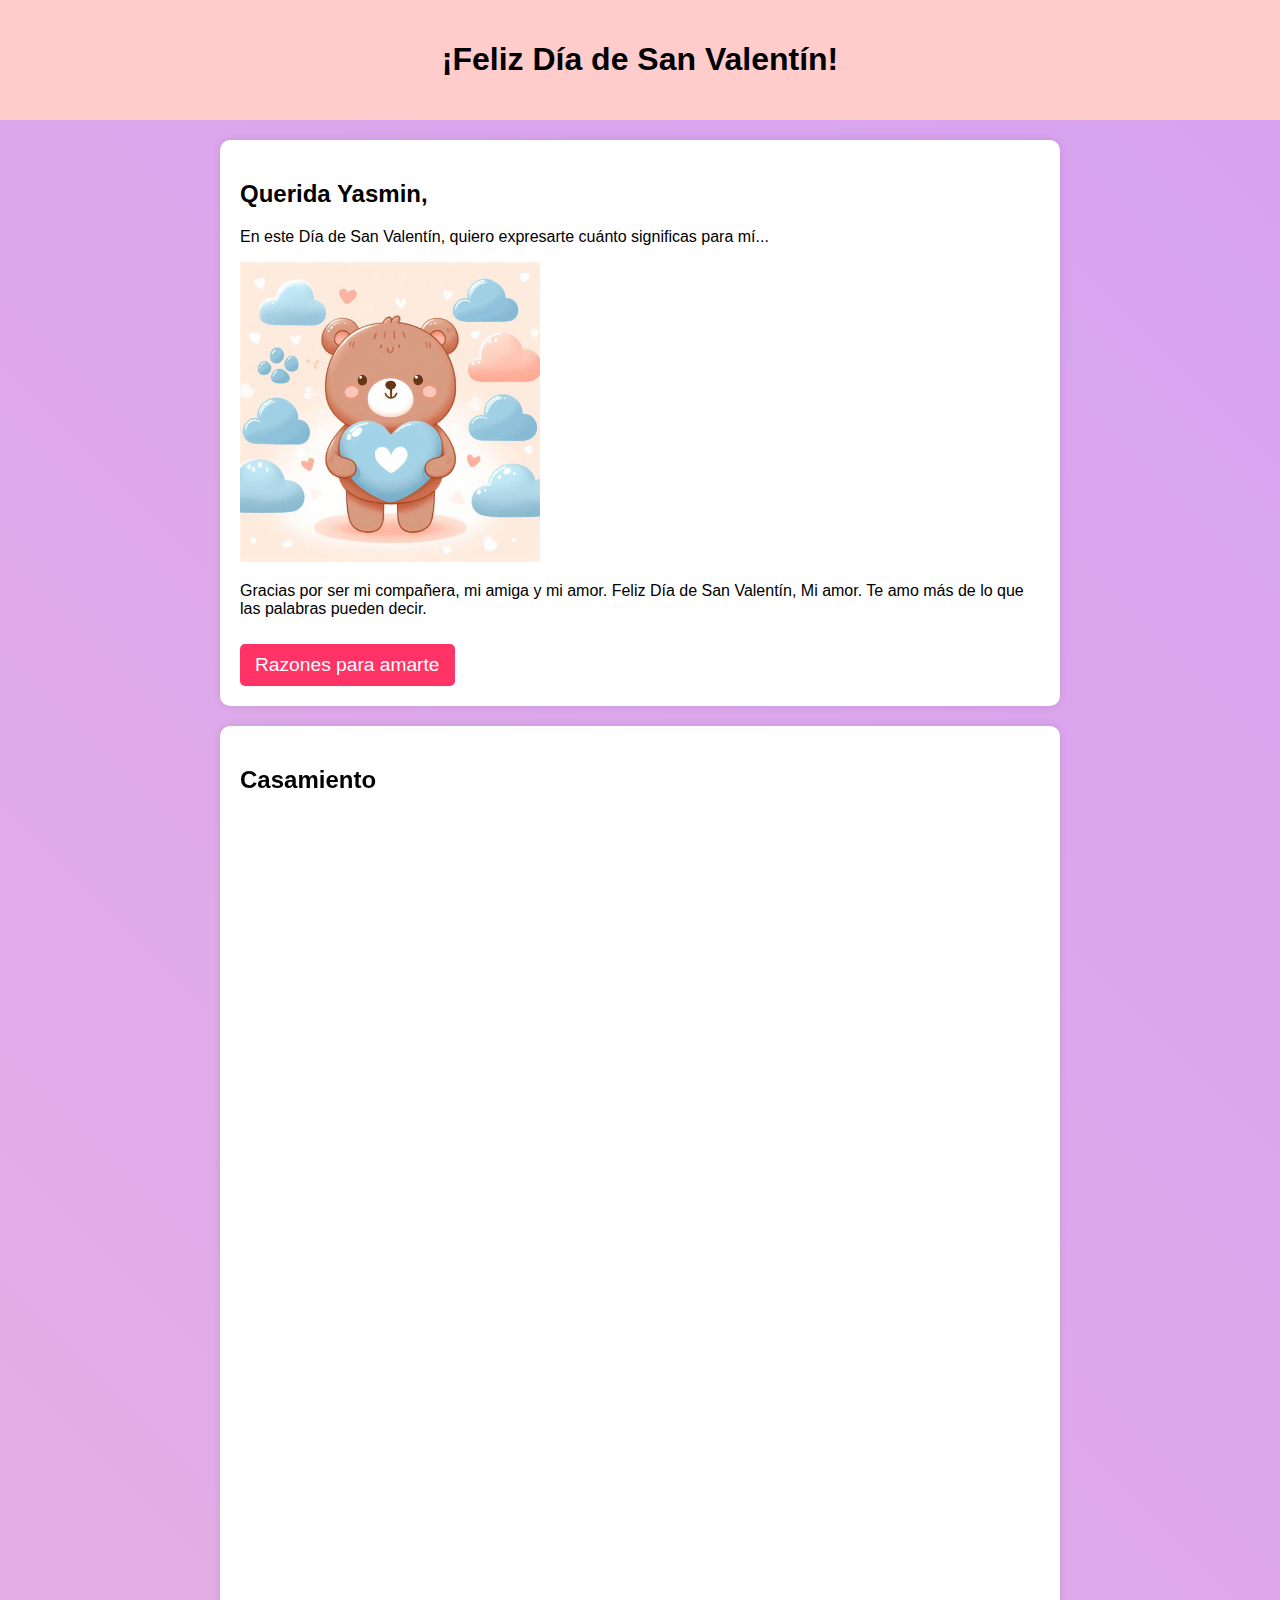
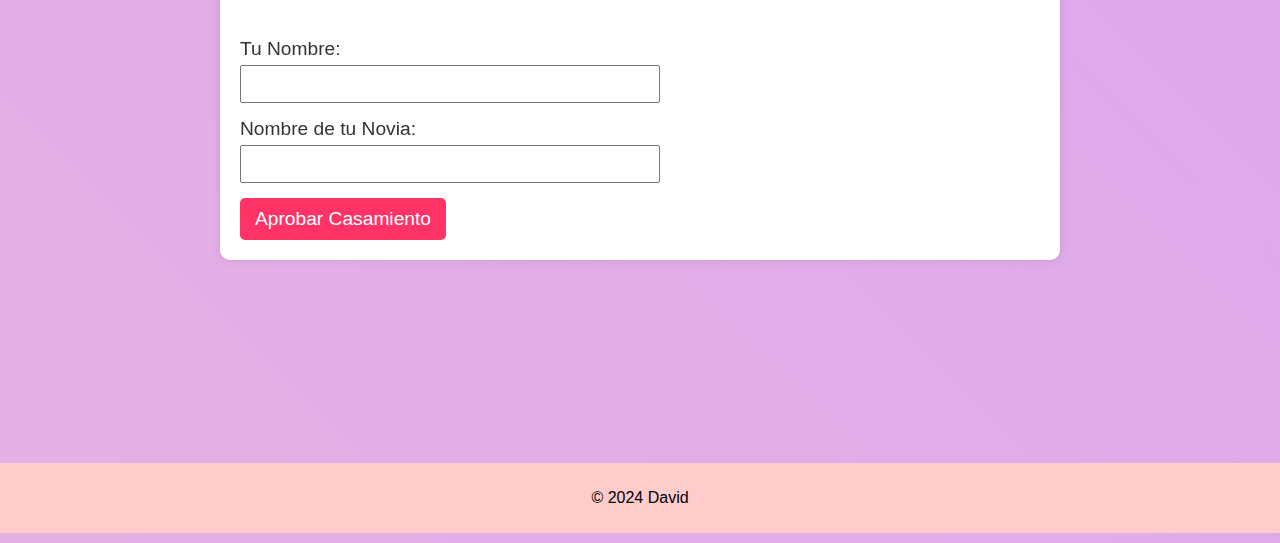
==== index.html @ 8e8c1a78 "Update index.html" ====
<!DOCTYPE html>
<html lang="es">
<head>
    <meta charset="UTF-8">
    <meta name="viewport" content="width=device-width, initial-scale=1.0">
    <title>Feliz día</title>
    <link rel="stylesheet" href="style.css">
    <link rel="stylesheet" href="https://cdn.jsdelivr.net/npm/aos@2.3.4/dist/aos.css">
    
</head>
<body>
    <header>
        <h1>¡Feliz Día de San Valentín!</h1>
    </header>

    <section id="contenido" class="fadeIn">
        <h2>Querida Yasmin,</h2>
        <p>En este Día de San Valentín, quiero expresarte cuánto significas para mí...</p>
        
        <! Imagen del oso
        <div  class="oso-corazon-container">
            <img src="oso.png" alt="Oso abrazando un corazón azul" width="300" id="oso-corazon">
        </div>

        <p>Gracias por ser mi compañera, mi amiga y mi amor. Feliz Día de San Valentín, Mi amor. 
            Te amo más de lo que las palabras pueden decir.</p>

        <div id="razones-amor", style="display: none;">
            <h3>Razones por las que te amo:</h3>
            <ul>
                <li>Eres mi mejor amiga y confidente.</li>
                <li>Tu risa ilumina incluso los días más oscuros.</li>
                <li>Siempre estás ahí para apoyarme en todo.</li>
                <li>Tienes unos ojos hermosos.</li>
                <li>La pasión y entusiasmo que pones en las actvidades en pareja.</li>
                <li>Tu corazón generoso y disposición a dar sin esperar nada a cambio.</li>
                <li>La belleza que va más allá de lo físico, irradiando desde su interior.</li>
                <li>Tu apertura a la aventura y disposición a probar cosas nuevas.</li>
                <li>El compromiso y esfuerzo que pones en nuestra relación.</li>
                <li>Tu honestidad refrescante y la sinceridad con la que comparte sus pensamientos.</li>
                <li>Tu gratitud por las pequeñas cosas y capacidad para encontrar alegría en ellas.</li>
                <li>La chispa única que compartimos, creando una conexión especial.</li>
                <li>Eres preciosa.</li>
                <li>Como me haces sentir cuando estamos juntos.</li>
            </ul>
        </div>

        <button id="mostrarRazones" onclick="toggleRazones()">Razones para amarte</button>

    </section>

    <section id="aprobacion-casamiento" class="fadeIn aos" data-aos="fade-up">
        <h2 data-aos="fade-right">Casamiento</h2>
        
        <div id="imagen-casamiento" data-aos="fade-up">
            <img src="osos-casamiento.png" alt="Imagen de Casamiento">
        </div>

        <form id="formulario-casamiento" loading="lazy" >
            <label for="nombre-tu">Tu Nombre:</label>
            <input type="text" id="nombre-tu" required>
    
            <label for="nombre-novia">Nombre de tu Novia:</label>
            <input type="text" id="nombre-novia" required>
    
            <button type="button" onclick="aprobarCasamiento()">Aprobar Casamiento</button>
        </form>
        
        <div id="mensaje-casamiento" style="display: none;">
            
        </div>

    </section>    

    <section id="contador-aniversario" class="fadeIn aos" data-aos="fade-up">
        <h2 data-aos="fade-right">Contador para Nuestro Próximo Aniversario</h2>
        <div id="contador-dias" data-aos="fade-left">
            <p id="dias-restantes"></p>
        </div>
    </section>
    
    <footer>
        <p>© 2024 David</p>
    </footer>

    <script src="animacion.js" defer></script>
    <script src="https://cdn.jsdelivr.net/npm/aos@2.3.4/dist/aos.js" defer></script>
</body>
</html>
---- style.css ----
body {
    font-family: 'Arial', sans-serif;
    margin: 0;
    padding: 0;
    background-color: #f8f8f8;
    background: linear-gradient(45deg, #ffcccc, #c891ff);
    background-size: 400% 400%;
    animation: cambioFondo 15s ease infinite;
}

@keyframes cambioFondo {
    0% {
        background-position: 0% 50%;
    }
    50% {
        background-position: 100% 50%;
    }
    100% {
        background-position: 0% 50%;
    }
}

header {
    background-color: #ffcccc;
    text-align: center;
    padding: 20px;
}

#contenido {
    max-width: 800px;
    margin: 20px auto;
    padding: 20px;
    background-color: #fff;
    border-radius: 10px;
    box-shadow: 0 0 10px rgba(0, 0, 0, 0.1);
}

.oso-corazon-container {
    text-align: center;
    margin-top: 20px;
}

#oso-corazon {
    transform: scale(0);
}

footer {
    text-align: center;
    padding: 10px;
    background-color: #ffcccc;
}

/* Animaciones */
@keyframes fadeIn {
    from {
        opacity: 0;
    }
    to {
        opacity: 1;
    }
}

#razones-amor {
    margin-top: 30px;
    background-color: #f9f9f9;
    border-radius: 10px;
    padding: 20px;
    box-shadow: 0 0 10px rgba(0, 0, 0, 0.1);
}

#razones-amor h3 {
    font-size: 1.7em;
    color: #ff3366;
    margin-bottom: 15px;
}

#razones-amor ul {
    list-style-type: none;
    padding: 0;
}

#razones-amor li {
    font-size: 1.4em;
    margin-bottom: 12px;
    position: relative;
}

#razones-amor li::before {
    content: "♥";
    color: #ff3366;
    font-size: 1.2em;
    margin-right: 8px;
    position: absolute;
    left: -20px;
    top: 50%;
    transform: translateY(-50%);
}

#mostrarRazones {
    background-color: #ff3366;
    color: #fff;
    padding: 10px 15px;
    font-size: 1.2em;
    border: none;
    border-radius: 5px;
    cursor: pointer;
    margin-top: 10px;
}

#aprobacion-casamiento {
    max-width: 800px;
    margin: 20px auto;
    background-color: #fff;
    padding: 20px;
    border-radius: 10px;
    box-shadow: 0 0 10px rgba(0, 0, 0, 0.1);
}

#formulario-casamiento {
    max-width: 400px;
    margin-top: 20px;
}

#formulario-casamiento label {
    display: block;
    font-size: 1.2em;
    margin-bottom: 5px;
    color: #333;
}

#formulario-casamiento input {
    width: 100%;
    padding: 8px;
    margin-bottom: 15px;
    font-size: 1em;
}

#formulario-casamiento button {
    background-color: #ff3366;
    color: #fff;
    padding: 10px 15px;
    font-size: 1.2em;
    border: none;
    border-radius: 5px;
    cursor: pointer;
}

#mensaje-casamiento p {
    font-size: 1.2em;
    margin-top: 15px;
    color: #0077cc;
}

#imagen-casamiento {
    text-align: center;
    margin-bottom: 20px;
}

#imagen-casamiento img {
    max-width: 100%;
    height: auto;
    border-radius: 10px;
    box-shadow: 0 0 10px rgba(0, 0, 0, 0.1);
    transition: transform 0.3s ease;
}

#imagen-casamiento:hover img {
    transform: scale(1.1);
}

#contador-aniversario {
    max-width: 800px;
    margin: 20px auto;
    background-color: #fff;
    padding: 20px;
    border-radius: 10px;
    box-shadow: 0 0 10px rgba(0, 0, 0, 0.1);
    text-align: center;
}

#contador-dias {
    margin-top: 20px;
}

#contador-dias p {
    font-size: 1.5em;
    color: #333;
}
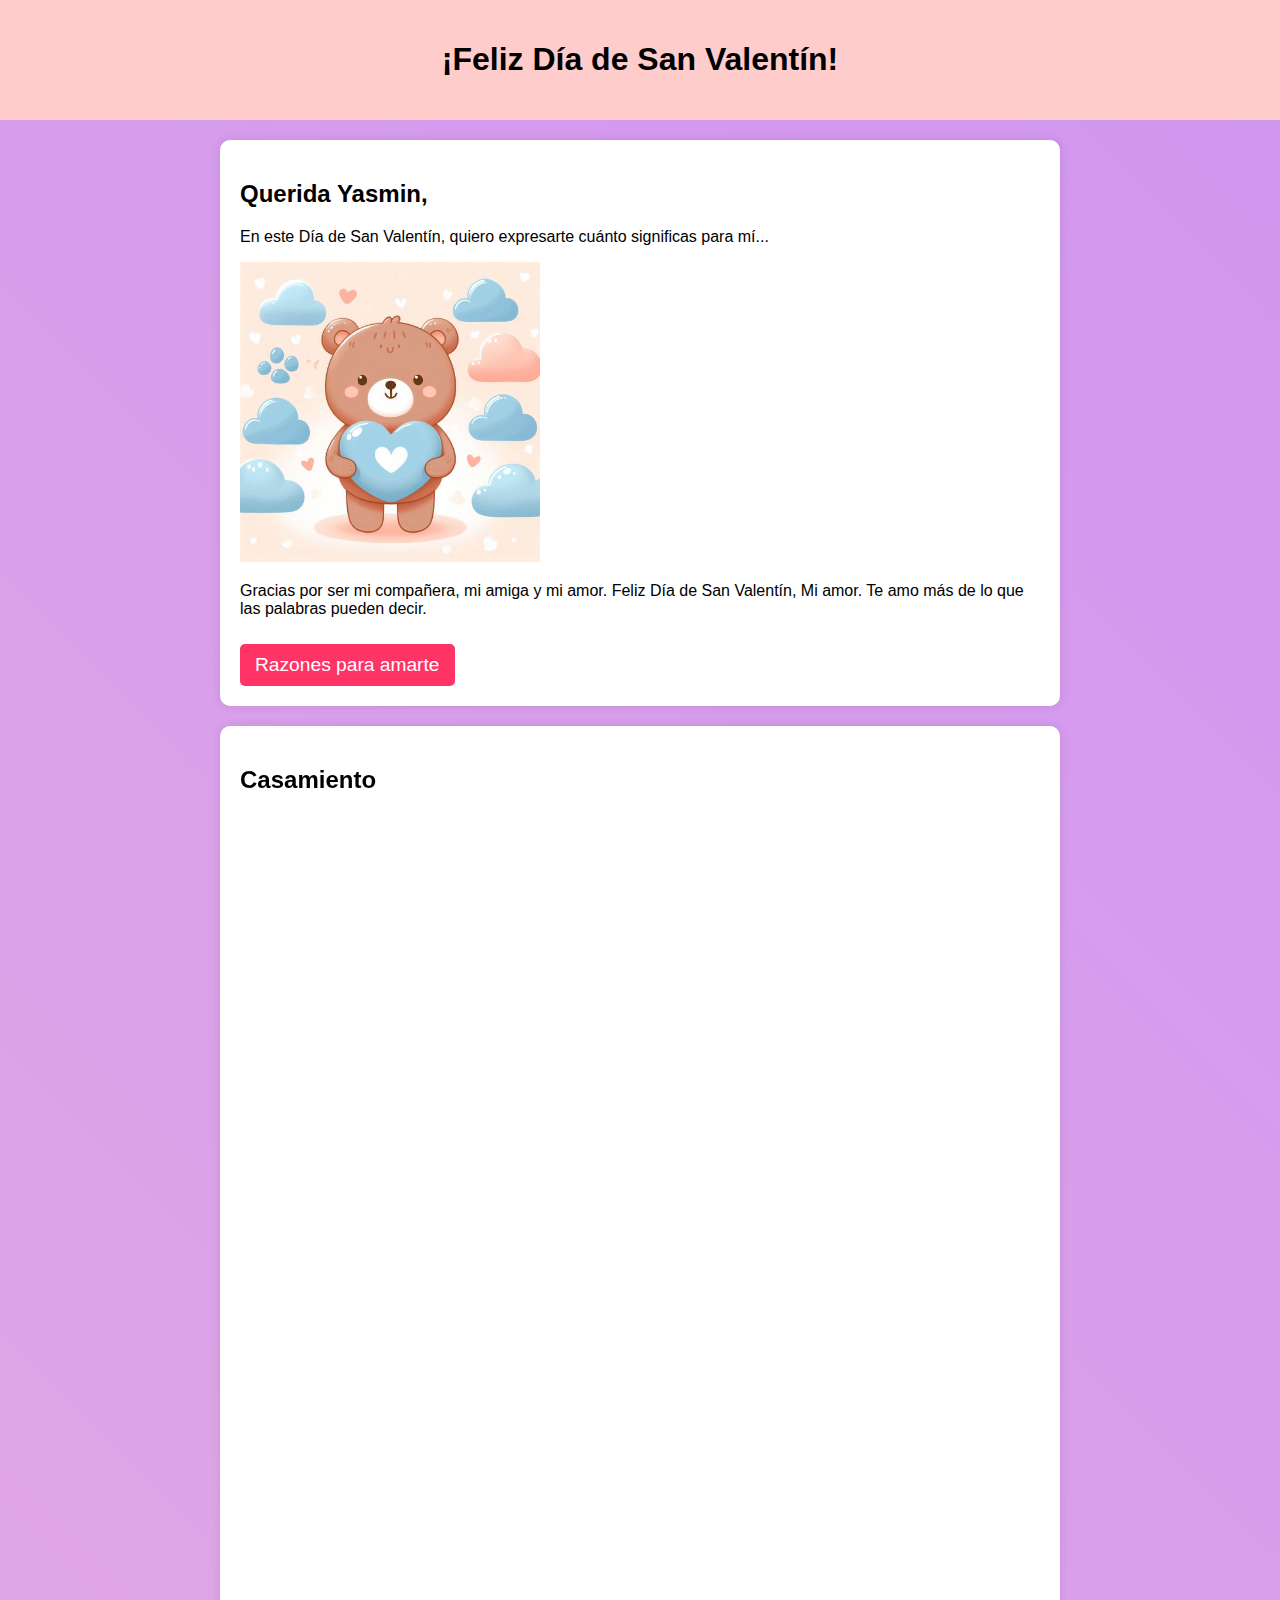
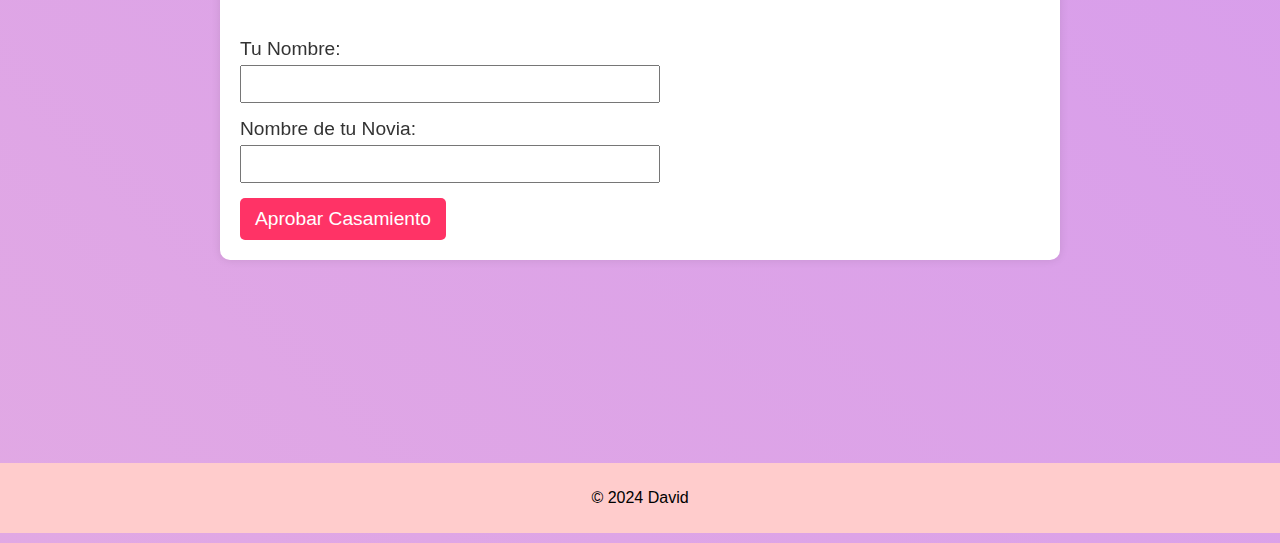
==== commit 58a8465c: "Update index.html" ====
--- a/index.html
+++ b/index.html
@@ -87,3 +87,8 @@
     <script src="https://cdn.jsdelivr.net/npm/aos@2.3.4/dist/aos.js" defer></script>
 </body>
 </html>
+
+    <script src="animacion.js" defer></script>
+    <script src="https://cdn.jsdelivr.net/npm/aos@2.3.4/dist/aos.js" defer></script>
+</body>
+</html>
--- a/style.css
+++ b/style.css
@@ -3,7 +3,7 @@
     margin: 0;
     padding: 0;
     background-color: #f8f8f8;
-    background: linear-gradient(45deg, #ffcccc, #c891ff);
+    background: linear-gradient(45deg, #ffcccc, #bf80ff);
     background-size: 400% 400%;
     animation: cambioFondo 15s ease infinite;
 }
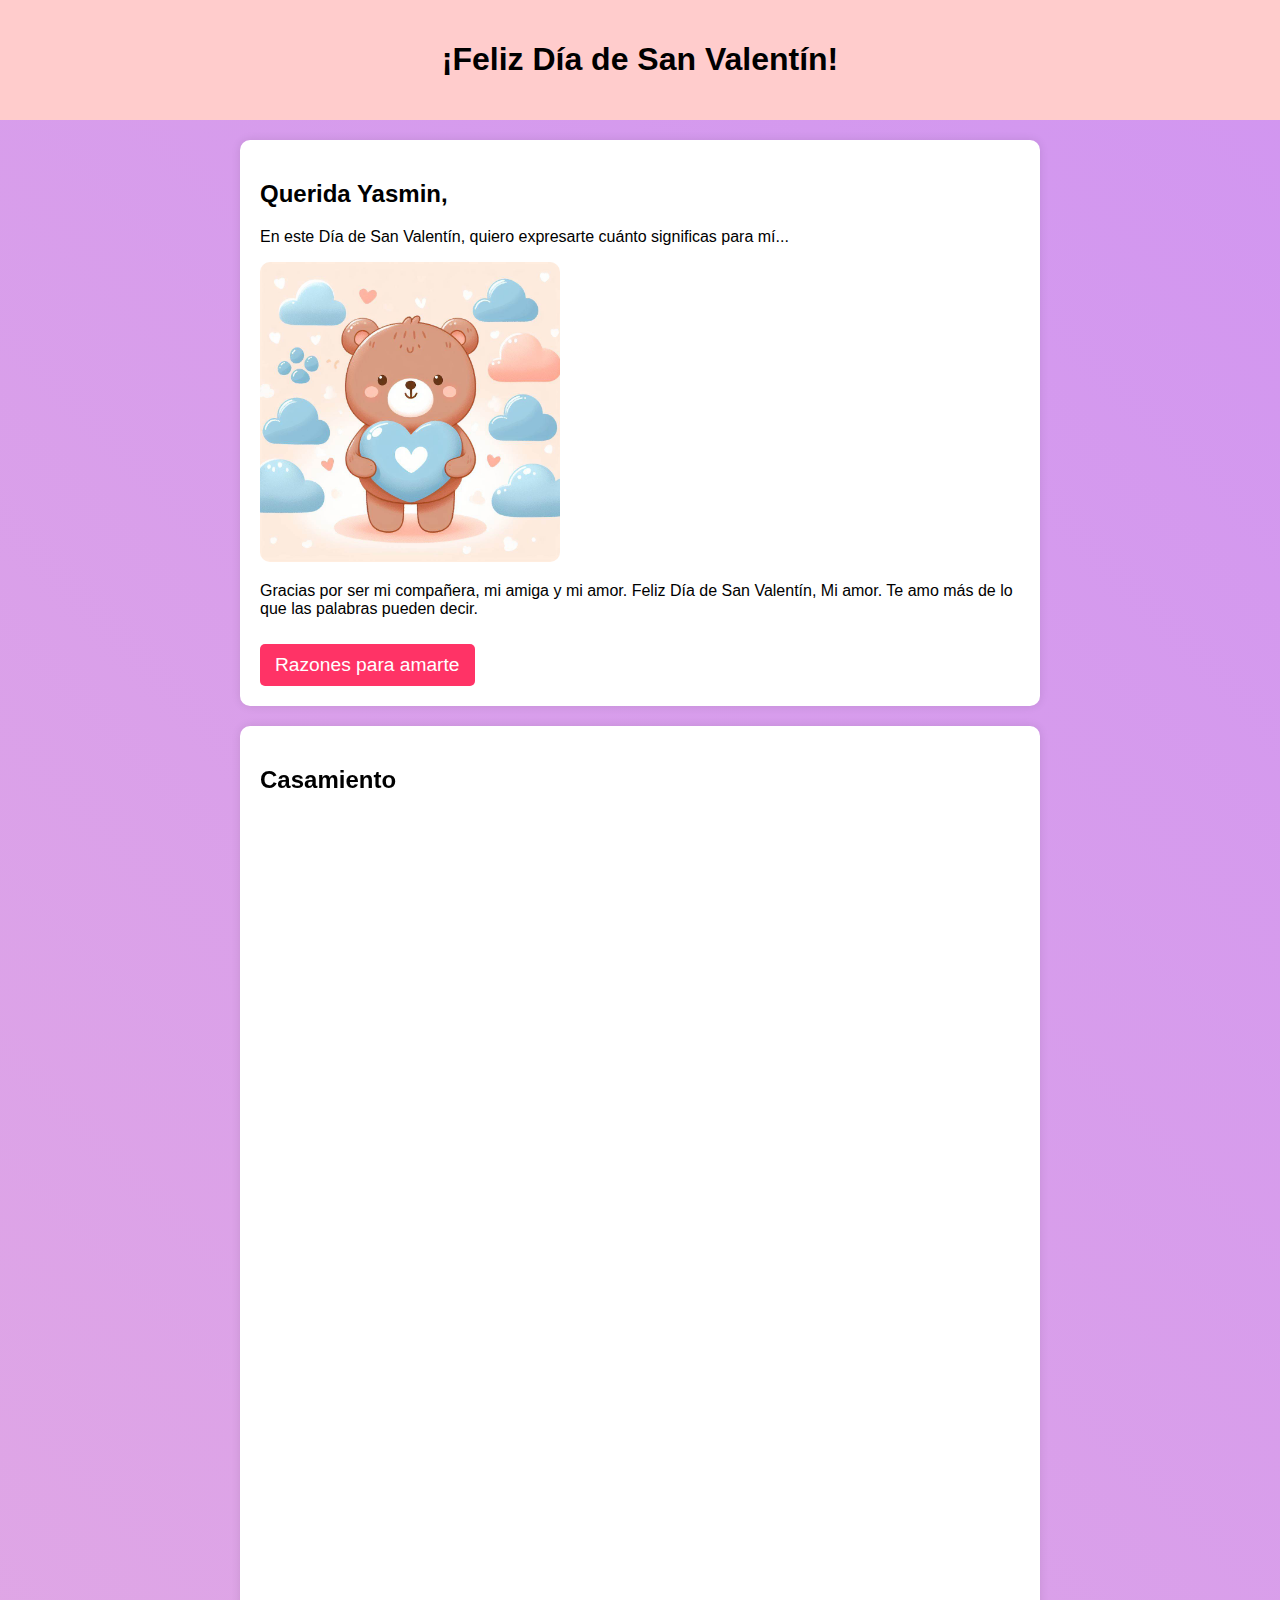
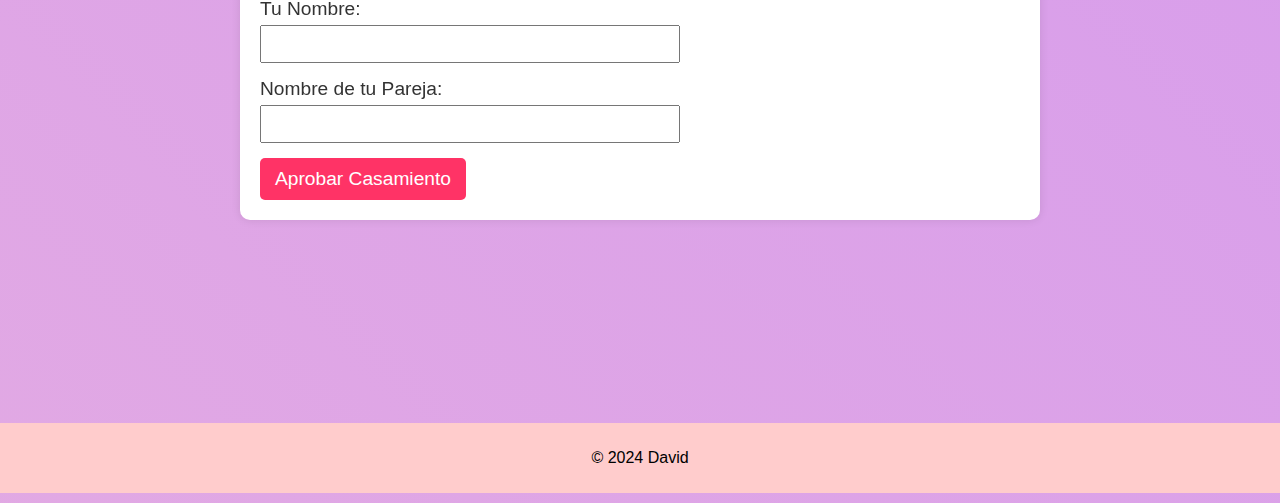
==== commit 273619a6: "Actualizar index.html" ====
--- a/index.html
+++ b/index.html
@@ -60,7 +60,7 @@
             <label for="nombre-tu">Tu Nombre:</label>
             <input type="text" id="nombre-tu" required>
     
-            <label for="nombre-novia">Nombre de tu Novia:</label>
+            <label for="nombre-novia">Nombre de tu Pareja:</label>
             <input type="text" id="nombre-novia" required>
     
             <button type="button" onclick="aprobarCasamiento()">Aprobar Casamiento</button>
--- a/style.css
+++ b/style.css
@@ -6,6 +6,7 @@
     background: linear-gradient(45deg, #ffcccc, #bf80ff);
     background-size: 400% 400%;
     animation: cambioFondo 15s ease infinite;
+    overflow-x: hidden;
 }
 
 @keyframes cambioFondo {
@@ -25,13 +26,14 @@
     text-align: center;
     padding: 20px;
 }
-
+ 
 #contenido {
     max-width: 800px;
     margin: 20px auto;
     padding: 20px;
     background-color: #fff;
     border-radius: 10px;
+    box-sizing: border-box;
     box-shadow: 0 0 10px rgba(0, 0, 0, 0.1);
 }
 
@@ -41,7 +43,9 @@
 }
 
 #oso-corazon {
-    transform: scale(0);
+    max-width: 100%;
+    height: auto;
+    border-radius: 10px;
 }
 
 footer {
@@ -113,11 +117,13 @@
     background-color: #fff;
     padding: 20px;
     border-radius: 10px;
+    box-sizing: border-box;
     box-shadow: 0 0 10px rgba(0, 0, 0, 0.1);
 }
 
 #formulario-casamiento {
     max-width: 400px;
+    width: 90%;
     margin-top: 20px;
 }
 
@@ -174,6 +180,7 @@
     background-color: #fff;
     padding: 20px;
     border-radius: 10px;
+    box-sizing: border-box;
     box-shadow: 0 0 10px rgba(0, 0, 0, 0.1);
     text-align: center;
 }
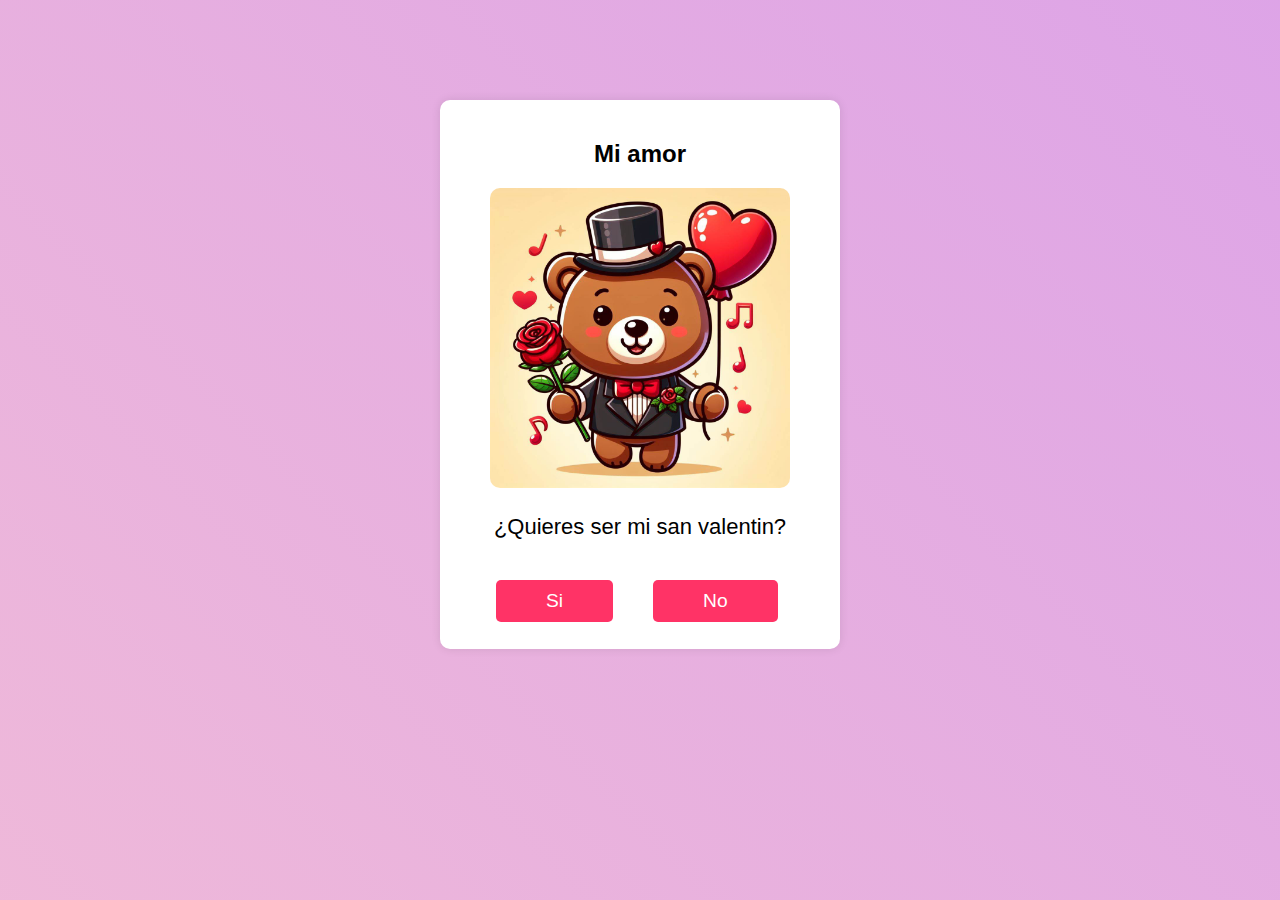
==== commit c90ac061: "Add files via upload" ====
--- a/index.html
+++ b/index.html
@@ -9,86 +9,93 @@
     
 </head>
 <body>
-    <header>
-        <h1>¡Feliz Día de San Valentín!</h1>
-    </header>
-
-    <section id="contenido" class="fadeIn">
-        <h2>Querida Yasmin,</h2>
-        <p>En este Día de San Valentín, quiero expresarte cuánto significas para mí...</p>
-        
-        <! Imagen del oso
+    <section id="respuesta-opciones" class="fadeIn">
+        <h2 style="text-align: center;">Mi amor</h2>
         <div  class="oso-corazon-container">
-            <img src="oso.png" alt="Oso abrazando un corazón azul" width="300" id="oso-corazon">
+            <img src="oso rosa.png" alt="Oso abrazando un corazón azul" width="300" id="oso-corazon">
         </div>
-
-        <p>Gracias por ser mi compañera, mi amiga y mi amor. Feliz Día de San Valentín, Mi amor. 
-            Te amo más de lo que las palabras pueden decir.</p>
-
-        <div id="razones-amor", style="display: none;">
-            <h3>Razones por las que te amo:</h3>
-            <ul>
-                <li>Eres mi mejor amiga y confidente.</li>
-                <li>Tu risa ilumina incluso los días más oscuros.</li>
-                <li>Siempre estás ahí para apoyarme en todo.</li>
-                <li>Tienes unos ojos hermosos.</li>
-                <li>La pasión y entusiasmo que pones en las actvidades en pareja.</li>
-                <li>Tu corazón generoso y disposición a dar sin esperar nada a cambio.</li>
-                <li>La belleza que va más allá de lo físico, irradiando desde su interior.</li>
-                <li>Tu apertura a la aventura y disposición a probar cosas nuevas.</li>
-                <li>El compromiso y esfuerzo que pones en nuestra relación.</li>
-                <li>Tu honestidad refrescante y la sinceridad con la que comparte sus pensamientos.</li>
-                <li>Tu gratitud por las pequeñas cosas y capacidad para encontrar alegría en ellas.</li>
-                <li>La chispa única que compartimos, creando una conexión especial.</li>
-                <li>Eres preciosa.</li>
-                <li>Como me haces sentir cuando estamos juntos.</li>
-            </ul>
-        </div>
-
-        <button id="mostrarRazones" onclick="toggleRazones()">Razones para amarte</button>
+        <p style="font-size: 22px; text-align: center;">¿Quieres ser mi san valentin?</p>
+        <button id="respuesta" onclick="respuestas()">Si</button>
+        <button id="respuesta-no" onclick="moverBoton()">No</button>
 
     </section>
 
-    <section id="aprobacion-casamiento" class="fadeIn aos" data-aos="fade-up">
-        <h2 data-aos="fade-right">Casamiento</h2>
+    <section id="todo" style="display: none;">
+        <header>
+            <h1>¡Feliz Día de San Valentín!</h1>
+        </header>
+
+        <section id="contenido" class="fadeIn">
+            <h2>Querida Yasmin</h2>
+            <p>En este Día de San Valentín, quiero expresarte cuánto significas para mí...</p>
+            
+            <! Imagen del oso
+            <div  class="oso-corazon-container">
+                <img src="oso.png" alt="Oso abrazando un corazón azul" width="300" id="oso-corazon">
+            </div>
+
+            <p>Gracias por ser mi compañera, mi amiga y mi amor. Feliz Día de San Valentín, Mi amor. 
+                Te amo más de lo que las palabras pueden decir.</p>
+
+            <div id="razones-amor" style="display: none;">
+                <h3>Razones por las que te amo:</h3>
+                <ul>
+                    <li>Eres mi mejor amiga y confidente.</li>
+                    <li>Tu risa ilumina incluso los días más oscuros.</li>
+                    <li>Siempre estás ahí para apoyarme en todo.</li>
+                    <li>Tienes unos ojos hermosos.</li>
+                    <li>La pasión y entusiasmo que pones en las actvidades en pareja.</li>
+                    <li>Tu corazón generoso y disposición a dar sin esperar nada a cambio.</li>
+                    <li>La belleza que va más allá de lo físico, irradiando desde su interior.</li>
+                    <li>Tu apertura a la aventura y disposición a probar cosas nuevas.</li>
+                    <li>El compromiso y esfuerzo que pones en nuestra relación.</li>
+                    <li>Tu honestidad refrescante y la sinceridad con la que comparte sus pensamientos.</li>
+                    <li>Tu gratitud por las pequeñas cosas y capacidad para encontrar alegría en ellas.</li>
+                    <li>La chispa única que compartimos, creando una conexión especial.</li>
+                    <li>Eres preciosa.</li>
+                    <li>Como me haces sentir cuando estamos juntos.</li>
+                </ul>
+            </div>
+
+            <button id="mostrarRazones" onclick="toggleRazones()">Razones para amarte</button>
+
+        </section>
+
+        <section id="aprobacion-casamiento" class="fadeIn aos" data-aos="fade-up">
+            <h2 data-aos="fade-right" style="text-align: center;">Casamiento</h2>
+            
+            <div id="imagen-casamiento" data-aos="fade-up">
+                <img src="osos-casamiento.png" alt="Imagen de Casamiento">
+            </div>
+
+            <form id="formulario-casamiento" loading="lazy" >
+                <label for="nombre-tu">Tu Nombre:</label>
+                <input type="text" id="nombre-tu" required>
         
-        <div id="imagen-casamiento" data-aos="fade-up">
-            <img src="osos-casamiento.png" alt="Imagen de Casamiento">
-        </div>
+                <label for="nombre-novia">Nombre de tu Pareja:</label>
+                <input type="text" id="nombre-novia" required>
+        
+                <button type="button" onclick="aprobarCasamiento()">Aprobar Casamiento</button>
+            </form>
+            
+            <div id="mensaje-casamiento" style="display: none;">
+                
+            </div>
 
-        <form id="formulario-casamiento" loading="lazy" >
-            <label for="nombre-tu">Tu Nombre:</label>
-            <input type="text" id="nombre-tu" required>
-    
-            <label for="nombre-novia">Nombre de tu Pareja:</label>
-            <input type="text" id="nombre-novia" required>
-    
-            <button type="button" onclick="aprobarCasamiento()">Aprobar Casamiento</button>
-        </form>
-        
-        <div id="mensaje-casamiento" style="display: none;">
-            
-        </div>
+        </section>    
 
-    </section>    
-
-    <section id="contador-aniversario" class="fadeIn aos" data-aos="fade-up">
-        <h2 data-aos="fade-right">Contador para Nuestro Próximo Aniversario</h2>
-        <div id="contador-dias" data-aos="fade-left">
-            <p id="dias-restantes"></p>
-        </div>
-    </section>
-    
-    <footer>
-        <p>© 2024 David</p>
-    </footer>
+        <section id="contador-aniversario" class="fadeIn aos" data-aos="fade-up">
+            <h2 data-aos="fade-right">Contador para Nuestro Próximo Aniversario</h2>
+            <div id="contador-dias" data-aos="fade-left">
+                <p id="dias-restantes"></p>
+            </div>
+        </section>
+        <footer>
+            <p>© 2024 David</p>
+        </footer>
+    </section>  
 
     <script src="animacion.js" defer></script>
     <script src="https://cdn.jsdelivr.net/npm/aos@2.3.4/dist/aos.js" defer></script>
 </body>
 </html>
-
-    <script src="animacion.js" defer></script>
-    <script src="https://cdn.jsdelivr.net/npm/aos@2.3.4/dist/aos.js" defer></script>
-</body>
-</html>
--- a/style.css
+++ b/style.css
@@ -5,20 +5,7 @@
     background-color: #f8f8f8;
     background: linear-gradient(45deg, #ffcccc, #bf80ff);
     background-size: 400% 400%;
-    animation: cambioFondo 15s ease infinite;
     overflow-x: hidden;
-}
-
-@keyframes cambioFondo {
-    0% {
-        background-position: 0% 50%;
-    }
-    50% {
-        background-position: 100% 50%;
-    }
-    100% {
-        background-position: 0% 50%;
-    }
 }
 
 header {
@@ -193,3 +180,41 @@
     font-size: 1.5em;
     color: #333;
 }
+
+#respuesta{
+    background-color: #ff3366;
+    color: #fff;
+    padding: 10px 50px;
+    font-size: 1.2em;
+    border: none;
+    border-radius: 5px;
+    cursor: pointer;
+    margin-top: 5%;
+    margin-bottom: 2%;
+    margin-left: 10%;
+}
+
+#respuesta-no{
+    background-color: #ff3366;
+    color: #fff;
+    padding: 10px 50px;
+    font-size: 1.2em;
+    border: none;
+    border-radius: 5px;
+    cursor: pointer;
+    margin-top: 18px;
+    margin-bottom: 2px;
+    margin-left: 40px;
+    margin-right: 0px;
+    position: absolute;
+}
+
+#respuesta-opciones{
+    max-width: 400px;
+    margin: 100px auto;
+    padding: 20px;
+    background-color: #fff;
+    border-radius: 10px;
+    box-sizing: border-box;
+    box-shadow: 0 0 10px rgba(0, 0, 0, 0.1);
+}
